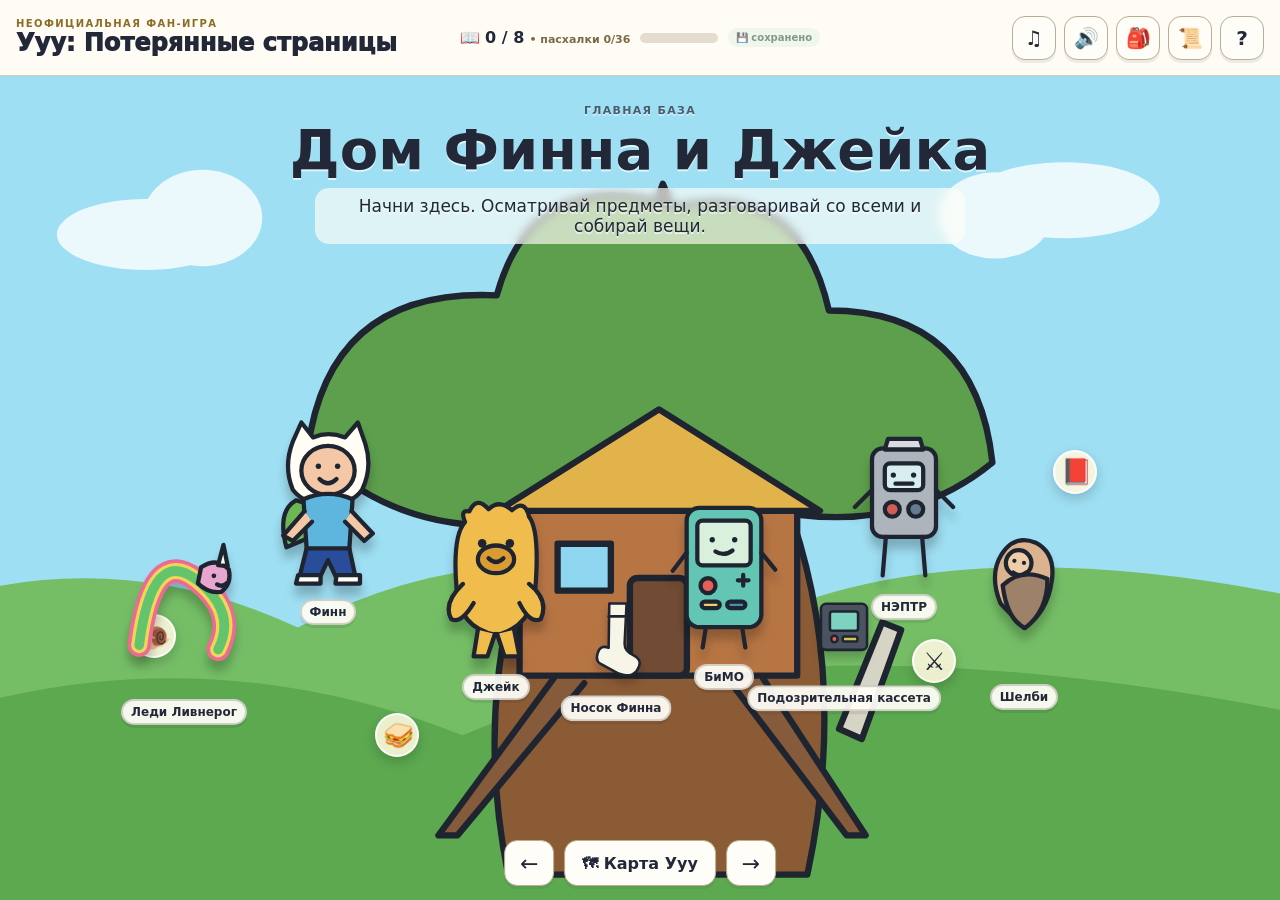
==== web/index.html @ 9817dd7c "Load secondary character illustrations" ====
<!doctype html>
<html lang="ru">
<head>
  <meta charset="utf-8" />
  <meta name="viewport" content="width=device-width,initial-scale=1,viewport-fit=cover" />
  <meta name="theme-color" content="#f6ce5e" />
  <title>Ууу: Потерянные страницы</title>
  <link rel="stylesheet" href="styles.css" />
  <link rel="stylesheet" href="enhance.css" />
</head>
<body>
  <div id="app">
    <header class="hud">
      <div class="brand">
        <div class="fan-label">НЕОФИЦИАЛЬНАЯ ФАН-ИГРА</div>
        <div class="title">Ууу: Потерянные страницы</div>
      </div>

      <div class="hud-center">
        <div class="pages">
          <span class="pages-icon">📖</span>
          <strong id="pagesCounter">0 / 8</strong>
        </div>
        <div class="progress"><div id="progressFill"></div></div>
      </div>

      <div class="hud-actions">
        <button id="inventoryBtn" class="icon-btn" title="Инвентарь">🎒</button>
        <button id="journalBtn" class="icon-btn" title="Задания">📜</button>
        <button id="helpBtn" class="icon-btn" title="Помощь">?</button>
      </div>
    </header>

    <main>
      <section id="scene" class="scene">
        <div class="scene-sky"></div>
        <div class="scene-ground"></div>
        <div id="sceneDecor" class="scene-decor"></div>

        <div class="scene-heading">
          <div id="sceneKicker" class="scene-kicker"></div>
          <h1 id="sceneTitle"></h1>
          <p id="sceneDescription"></p>
        </div>

        <div id="hotspots" class="hotspots"></div>

        <div class="scene-footer">
          <button id="prevSceneBtn" class="nav-btn">←</button>
          <button id="mapBtn" class="map-btn">🗺 Карта Ууу</button>
          <button id="nextSceneBtn" class="nav-btn">→</button>
        </div>
      </section>
    </main>

    <div id="toast" class="toast hidden"></div>

    <div id="modal" class="modal hidden" aria-hidden="true">
      <div class="modal-backdrop" data-close="1"></div>
      <div class="modal-card">
        <button class="modal-close" data-close="1">×</button>
        <div id="modalBody"></div>
      </div>
    </div>
  </div>

  <script src="art.js"></script>
  <script src="art-secondary.js"></script>
  <script src="audio.js"></script>
  <script src="game.js"></script>
  <script src="enhance.js"></script>
</body>
</html>
---- web/styles.css ----
:root{
  --ink:#222838;
  --paper:#fff9e9;
  --paper2:#fffdf7;
  --line:#cdbf9e;
  --accent:#f6ce5e;
  --green:#69c592;
  --danger:#c95757;
  --shadow:0 18px 50px rgba(31,39,54,.18);
}
*{box-sizing:border-box}
html,body{margin:0;min-height:100%;font-family:system-ui,-apple-system,BlinkMacSystemFont,"Segoe UI",sans-serif;color:var(--ink)}
body{
  background:#ebe6d9;
  overflow-x:hidden;
}
button{font:inherit;color:inherit}
button:focus-visible{outline:4px solid rgba(38,108,255,.35);outline-offset:2px}
.hud{
  position:sticky;top:0;z-index:30;
  min-height:76px;padding:10px 16px;
  display:grid;grid-template-columns:minmax(220px,1fr) minmax(180px,360px) minmax(150px,1fr);
  align-items:center;gap:14px;
  background:rgba(255,253,247,.94);
  backdrop-filter:blur(12px);
  border-bottom:1px solid #d4cab5;
}
.fan-label{font-size:10px;font-weight:900;letter-spacing:.14em;color:#8c6d23}
.title{font-size:clamp(17px,2vw,24px);font-weight:950}
.hud-center{display:flex;align-items:center;gap:10px}
.pages{white-space:nowrap;font-size:16px}
.progress{height:10px;background:#e4ddcf;border-radius:999px;overflow:hidden;flex:1}
.progress>div{height:100%;width:0;background:linear-gradient(90deg,#f4c953,#ee8d6a);transition:width .4s ease}
.hud-actions{display:flex;justify-content:flex-end;gap:8px}
.icon-btn,.nav-btn,.map-btn,.dialog-btn,.game-btn,.map-place,.slot-btn{
  cursor:pointer;border:1px solid #b9ad92;background:#fffdf7;border-radius:13px;
  box-shadow:0 3px 0 rgba(54,43,25,.08);
  transition:transform .12s,box-shadow .12s;
}
.icon-btn:hover,.nav-btn:hover,.map-btn:hover,.dialog-btn:hover,.game-btn:hover,.map-place:hover,.slot-btn:hover{
  transform:translateY(-2px);box-shadow:0 5px 0 rgba(54,43,25,.08)
}
.icon-btn{width:44px;height:44px;font-weight:900;font-size:20px}
main{min-height:calc(100vh - 76px)}
.scene{
  position:relative;min-height:calc(100vh - 76px);overflow:hidden;
  --sky1:#9bd9f0;--sky2:#e9f9ff;--ground1:#8ecf73;--ground2:#5ea65a;
  background:linear-gradient(var(--sky1),var(--sky2) 58%,var(--ground1) 58%,var(--ground2));
}
.scene-sky{
  position:absolute;inset:0 0 42% 0;
  background:
    radial-gradient(circle at 18% 22%,rgba(255,255,255,.88) 0 38px,transparent 40px),
    radial-gradient(circle at 23% 22%,rgba(255,255,255,.76) 0 25px,transparent 27px),
    radial-gradient(circle at 80% 15%,rgba(255,255,255,.75) 0 32px,transparent 34px);
  opacity:.78;
}
.scene-ground{
  position:absolute;left:-5%;right:-5%;bottom:-45px;height:48%;
  border-radius:50% 50% 0 0/18% 18% 0 0;
  background:
    radial-gradient(circle at 20% 20%,rgba(255,255,255,.14) 0 3px,transparent 4px) 0 0/28px 28px,
    linear-gradient(var(--ground1),var(--ground2));
}
.scene-decor{position:absolute;inset:0;pointer-events:none}
.decor{
  position:absolute;display:grid;place-items:center;filter:drop-shadow(0 8px 7px rgba(0,0,0,.14));
  font-size:clamp(45px,7vw,110px);user-select:none
}
.scene-heading{
  position:relative;z-index:3;width:min(720px,calc(100% - 32px));margin:0 auto;
  text-align:center;padding-top:28px;text-shadow:0 2px rgba(255,255,255,.65)
}
.scene-kicker{font-size:11px;font-weight:900;letter-spacing:.12em;text-transform:uppercase;opacity:.7}
.scene-heading h1{font-size:clamp(30px,5vw,56px);line-height:.98;margin:6px 0 10px}
.scene-heading p{
  display:inline-block;max-width:650px;margin:0;padding:8px 13px;
  border-radius:14px;background:rgba(255,253,247,.66);backdrop-filter:blur(4px);
  font-size:clamp(13px,1.8vw,17px)
}
.hotspots{
  position:relative;z-index:5;
  width:min(1200px,calc(100% - 24px));min-height:500px;margin:10px auto 80px;
}
.hotspot{
  position:absolute;left:var(--x);top:var(--y);transform:translate(-50%,-50%);
  border:0;background:transparent;cursor:pointer;min-width:86px;text-align:center;
}
.character-figure{
  width:clamp(58px,7vw,88px);height:clamp(58px,7vw,88px);
  margin:auto;border-radius:46% 54% 50% 50%;
  display:grid;place-items:center;
  border:4px solid rgba(255,255,255,.85);
  box-shadow:0 7px 0 rgba(0,0,0,.12),0 10px 22px rgba(0,0,0,.18);
  background:var(--c,#fff);font-weight:950;font-size:clamp(14px,2vw,21px);
  transition:transform .15s;
}
.hotspot:hover .character-figure{transform:scale(1.08) rotate(-2deg)}
.hotspot.object .character-figure{border-radius:18px;font-size:34px;background:rgba(255,253,247,.9)}
.hotspot.done .character-figure::after{
  content:"✓";position:absolute;margin:-58px -64px 0 0;width:25px;height:25px;border-radius:50%;
  background:#52b77e;color:white;display:grid;place-items:center;border:2px solid white;font-size:14px
}
.hotspot.locked{opacity:.5;filter:grayscale(1);pointer-events:none}
.hotspot-label{
  margin-top:7px;padding:4px 8px;border-radius:999px;
  display:inline-block;background:rgba(255,253,247,.92);border:1px solid rgba(91,78,50,.18);
  font-size:12px;font-weight:800;white-space:nowrap;box-shadow:0 2px 7px rgba(0,0,0,.08)
}
.scene-footer{
  position:absolute;z-index:12;bottom:14px;left:50%;transform:translateX(-50%);
  display:flex;align-items:center;gap:10px
}
.nav-btn{width:50px;height:46px;font-size:22px}
.map-btn{height:46px;padding:0 17px;font-weight:900}
.modal{position:fixed;inset:0;z-index:60;display:grid;place-items:center;padding:15px}
.modal.hidden{display:none}
.modal-backdrop{position:absolute;inset:0;background:rgba(19,25,35,.58);backdrop-filter:blur(4px)}
.modal-card{
  position:relative;z-index:2;width:min(720px,100%);max-height:91vh;overflow:auto;
  padding:22px;border:2px solid #c3b491;border-radius:24px;background:var(--paper);box-shadow:0 25px 90px rgba(0,0,0,.33)
}
.modal-close{
  position:absolute;right:10px;top:7px;width:42px;height:42px;border:0;background:transparent;
  cursor:pointer;font-size:31px;color:#726857
}
.dialog-head{display:flex;gap:13px;align-items:center;padding-right:42px}
.portrait{
  flex:0 0 60px;width:60px;height:60px;border-radius:50%;
  display:grid;place-items:center;background:var(--c,#eee);border:3px solid white;
  box-shadow:0 4px 0 rgba(0,0,0,.12);font-weight:950
}
.dialog-name{font-size:23px;font-weight:950}
.dialog-sub{font-size:12px;opacity:.65}
.dialog-text{line-height:1.55;margin:18px 0;white-space:pre-line}
.dialog-actions{display:flex;gap:8px;flex-wrap:wrap}
.dialog-btn,.game-btn{padding:10px 13px;font-weight:750}
.dialog-btn.primary,.game-btn.primary{background:#263241;color:white;border-color:#263241}
.dialog-btn.danger{color:#b64d4d}
.note{
  margin-top:18px;border-radius:12px;background:#eee7d8;padding:10px 12px;font-size:11px;color:#6e6557
}
.toast{
  position:fixed;z-index:90;left:50%;bottom:86px;transform:translateX(-50%);
  width:max-content;max-width:calc(100% - 28px);padding:10px 14px;border-radius:999px;
  background:#263241;color:white;font-weight:800;box-shadow:var(--shadow)
}
.toast.hidden{display:none}
.inventory-grid{display:grid;grid-template-columns:repeat(auto-fit,minmax(130px,1fr));gap:9px}
.item{
  padding:10px;border-radius:14px;border:1px solid #cbbfa7;background:#fffdf8;text-align:center
}
.item-icon{font-size:29px}.item-name{font-size:12px;font-weight:800}
.empty-state{padding:28px;text-align:center;opacity:.65}
.quest-list{display:grid;gap:9px}
.quest{
  padding:11px 12px;border:1px solid #cbbfa7;border-radius:13px;background:#fffdf8;
  display:flex;gap:9px;align-items:flex-start
}
.quest.done{opacity:.55;text-decoration:line-through}
.map-grid{display:grid;grid-template-columns:repeat(auto-fit,minmax(190px,1fr));gap:9px}
.map-place{padding:13px;text-align:left}
.map-place strong{display:block}
.map-place small{opacity:.65}
.map-place.locked{opacity:.48}
.game-title{font-size:24px;font-weight:950}
.game-sub{margin:5px 0 14px;line-height:1.45;color:#655e54}
.game-status{min-height:28px;margin:10px 0;font-weight:850}
.memory-grid{display:grid;grid-template-columns:repeat(4,1fr);gap:8px}
.memory-card{
  aspect-ratio:1;border:1px solid #b4a88e;border-radius:14px;background:#283544;color:transparent;
  font-size:28px;cursor:pointer
}
.memory-card.open,.memory-card.matched{background:white;color:#283544}
.memory-card.matched{outline:3px solid #75c898}
.lab-grid{display:grid;grid-template-columns:repeat(2,1fr);gap:8px;margin:10px 0}
.lab-choice{
  padding:12px;border:1px solid #baa98b;background:white;border-radius:14px;cursor:pointer
}
.lab-choice.selected{outline:4px solid #69c592}
.simon-row{display:flex;gap:10px;justify-content:center;flex-wrap:wrap;margin:18px 0}
.simon-pad{width:72px;height:72px;border-radius:18px;border:2px solid #887d68;cursor:pointer;filter:saturate(.7)}
.simon-pad.flash{transform:scale(1.08);filter:brightness(1.4) saturate(1.4)}
.penguin-grid{display:grid;grid-template-columns:repeat(3,1fr);gap:9px}
.penguin{
  padding:14px 8px;border:1px solid #b7aa90;background:white;border-radius:15px;font-size:35px;cursor:pointer
}
.order-row{display:flex;gap:8px;justify-content:center;flex-wrap:wrap;margin:16px 0}
.order-token{
  width:62px;height:62px;border-radius:14px;border:1px solid #b5a78a;background:white;
  display:grid;place-items:center;font-size:24px;font-weight:950;cursor:pointer
}
.fire-meter{
  height:24px;border-radius:999px;background:linear-gradient(90deg,#5ebcff 0 35%,#ffe75f 35% 65%,#ff574c 65%);
  position:relative;margin:24px 0;border:1px solid rgba(0,0,0,.15);overflow:visible
}
.fire-pointer{position:absolute;top:-8px;width:5px;height:40px;background:#27323d;left:3%;border-radius:3px}
.stretch-board{
  display:grid;grid-template-columns:repeat(5,1fr);gap:7px;width:min(420px,100%);margin:12px auto
}
.stretch-cell{
  aspect-ratio:1;border:1px solid #baa98c;border-radius:10px;background:#fff;display:grid;place-items:center;font-size:24px
}
.stretch-cell.path{background:#f4c95d}.stretch-cell.block{background:#5f6875}.stretch-cell.goal{background:#7bc899}
.stars{display:grid;grid-template-columns:repeat(5,1fr);gap:8px}
.star-btn{aspect-ratio:1;border:1px solid #b0a488;border-radius:50%;background:#fff;font-size:24px;cursor:pointer}
.trivia-options{display:grid;gap:8px}
.trivia-option{padding:12px;border:1px solid #b5a88d;border-radius:12px;background:white;text-align:left;cursor:pointer}
.finish{
  text-align:center;padding:10px 0
}
.finish .book{font-size:76px}
@media(max-width:760px){
  .hud{grid-template-columns:1fr auto;min-height:72px}
  .hud-center{grid-row:2;grid-column:1/3}
  .brand .fan-label{display:none}
  .hud-actions{grid-column:2}
  .scene{min-height:calc(100vh - 100px)}
  .hotspots{min-height:560px}
  .scene-heading{padding-top:18px}
  .hotspot-label{font-size:10px}
}
@media(max-width:480px){
  .title{font-size:16px}
  .icon-btn{width:39px;height:39px}
  .hotspots{min-height:600px}
  .character-figure{width:58px;height:58px}
  .modal-card{padding:18px 14px}
}
---- web/enhance.css ----
/* Visual fan-art layer: replaces prototype circles and emoji scenery with illustrated SVGs. */
.scene-sky,.scene-ground{opacity:0}.scene-decor{z-index:1}.scene-svg{position:absolute;inset:0;width:100%;height:100%;display:block}.hotspots{z-index:6}.art-hotspot,.art-object{min-width:92px}.character-art{width:clamp(86px,10vw,140px);height:clamp(116px,14vw,190px);margin:auto;filter:drop-shadow(0 10px 5px rgba(0,0,0,.22));transition:transform .14s ease,filter .14s ease}.character-art .fan-svg,.object-art .fan-svg,.portrait-art .fan-svg{width:100%;height:100%;display:block}.art-hotspot:hover .character-art,.art-hotspot:focus-visible .character-art{transform:translateY(-5px) scale(1.06) rotate(-1deg);filter:drop-shadow(0 14px 8px rgba(0,0,0,.27))}.art-hotspot:active .character-art{transform:translateY(0) scale(.98)}.object-art{width:clamp(58px,7vw,92px);height:clamp(70px,8vw,110px);margin:auto;filter:drop-shadow(0 7px 4px rgba(0,0,0,.2));transition:transform .14s ease}.art-object:hover .object-art{transform:scale(1.1) rotate(3deg)}.art-hotspot .hotspot-label,.art-object .hotspot-label{background:rgba(255,253,247,.94);border:2px solid rgba(55,45,30,.2);box-shadow:0 3px 0 rgba(0,0,0,.08);font-size:12px}.hotspot.done .character-art::after{content:"✓";position:absolute;right:5px;top:10px;width:27px;height:27px;border-radius:50%;background:#52b77e;color:#fff;display:grid;place-items:center;border:2px solid #fff;font-weight:900}.portrait-art{flex:0 0 95px;width:95px;height:118px;margin:-18px 2px -12px -8px;filter:drop-shadow(0 7px 4px rgba(0,0,0,.15))}.dialog-head.illustrated{min-height:96px}.reference-hotspot{position:absolute;z-index:4;left:var(--rx);top:var(--ry);width:44px;height:44px;border-radius:50%;border:2px solid rgba(255,255,255,.88);background:rgba(255,249,222,.88);display:grid;place-items:center;cursor:pointer;box-shadow:0 5px 12px rgba(0,0,0,.18);font-size:25px;transform:translate(-50%,-50%);transition:transform .15s,filter .15s}.reference-hotspot:hover{transform:translate(-50%,-50%) scale(1.16) rotate(6deg)}.reference-hotspot.found{filter:saturate(.55);opacity:.78}.reference-hotspot.found::after{content:"✓";position:absolute;right:-5px;top:-7px;width:18px;height:18px;border-radius:50%;background:#55b779;color:white;font:900 11px/18px system-ui}.reference-card{display:flex;gap:18px;align-items:center}.reference-big{font-size:72px;filter:drop-shadow(0 4px 3px rgba(0,0,0,.12))}.ref-counter{font-size:11px;font-weight:800;color:#7c6a42;white-space:nowrap}.save-badge{white-space:nowrap;padding:4px 8px;border-radius:999px;background:#e9f4e7;color:#55705a;font-size:10px;font-weight:850;opacity:.72}.save-badge.pulse{animation:savePulse .6s ease}@keyframes savePulse{0%{transform:scale(.92);background:#bdebbf}60%{transform:scale(1.08)}100%{transform:scale(1)}}.icon-btn.muted{opacity:.45;filter:grayscale(1)}.kid-memory{grid-template-columns:repeat(3,1fr)}.big-choice{display:flex;align-items:center;gap:12px;font-size:18px}.big-choice b{font-size:32px}.kid-fire{background:linear-gradient(90deg,#6fc5ff 0 25%,#ffe75f 25% 75%,#ff695a 75%)}.jake-simple{text-align:center;padding:18px 0}.jake-line{font-size:clamp(34px,7vw,64px);margin:10px 0 24px}.scene-heading{z-index:7;pointer-events:none}.scene-heading p,.scene-heading h1,.scene-heading .scene-kicker{pointer-events:auto}.scene[data-scene="marceline"] .scene-heading,.scene[data-scene="fire"] .scene-heading,.scene[data-scene="prismo"] .scene-heading{color:#fff;text-shadow:0 2px 3px rgba(0,0,0,.55)}.scene[data-scene="marceline"] .scene-heading p,.scene[data-scene="fire"] .scene-heading p,.scene[data-scene="prismo"] .scene-heading p{background:rgba(35,30,43,.62)}@media(max-width:760px){.character-art{width:76px;height:106px}.object-art{width:55px;height:68px}.art-hotspot,.art-object{min-width:70px}.art-hotspot .hotspot-label,.art-object .hotspot-label{font-size:9px;padding:3px 5px}.reference-hotspot{width:37px;height:37px;font-size:21px}.save-badge{display:none}.ref-counter{display:block}}@media(max-width:480px){.character-art{width:66px;height:94px}.reference-hotspot{width:33px;height:33px;font-size:18px}.portrait-art{flex-basis:76px;width:76px;height:98px}}
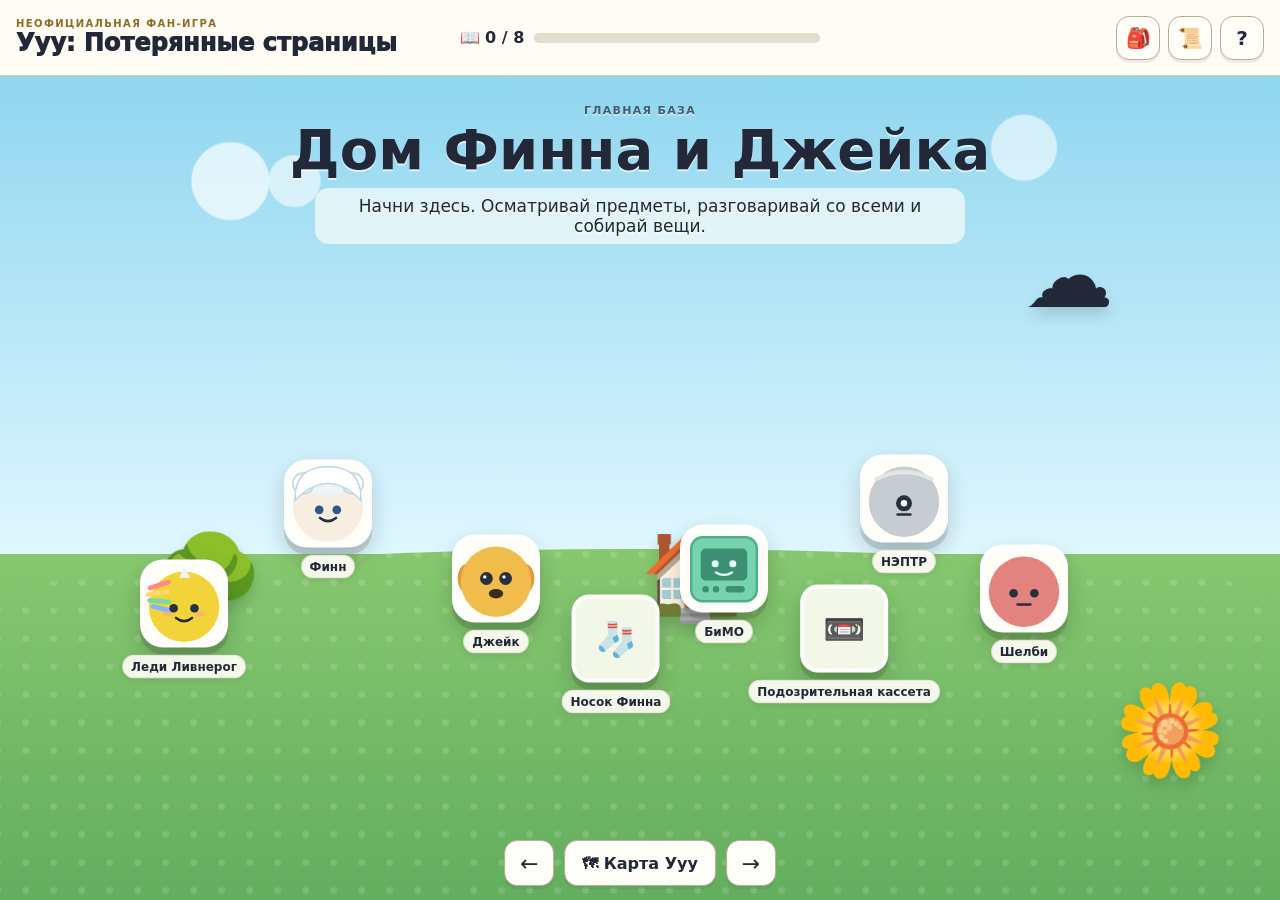
==== commit cd41d278: "fix" ====
--- a/web/index.html
+++ b/web/index.html
@@ -6,7 +6,6 @@
   <meta name="theme-color" content="#f6ce5e" />
   <title>Ууу: Потерянные страницы</title>
   <link rel="stylesheet" href="styles.css" />
-  <link rel="stylesheet" href="enhance.css" />
 </head>
 <body>
   <div id="app">
@@ -64,10 +63,6 @@
     </div>
   </div>
 
-  <script src="art.js"></script>
-  <script src="art-secondary.js"></script>
-  <script src="audio.js"></script>
   <script src="game.js"></script>
-  <script src="enhance.js"></script>
 </body>
 </html>
--- a/web/styles.css
+++ b/web/styles.css
@@ -88,13 +88,14 @@
 }
 .character-figure{
   width:clamp(58px,7vw,88px);height:clamp(58px,7vw,88px);
-  margin:auto;border-radius:46% 54% 50% 50%;
+  margin:auto;border-radius:26%;
   display:grid;place-items:center;
-  border:4px solid rgba(255,255,255,.85);
+  border:4px solid rgba(255,255,255,.9);
   box-shadow:0 7px 0 rgba(0,0,0,.12),0 10px 22px rgba(0,0,0,.18);
-  background:var(--c,#fff);font-weight:950;font-size:clamp(14px,2vw,21px);
+  background:#fffdf7;font-weight:950;font-size:clamp(14px,2vw,21px);
   transition:transform .15s;
 }
+.character-figure .face-svg{width:100%;height:100%;display:block}
 .hotspot:hover .character-figure{transform:scale(1.08) rotate(-2deg)}
 .hotspot.object .character-figure{border-radius:18px;font-size:34px;background:rgba(255,253,247,.9)}
 .hotspot.done .character-figure::after{
@@ -126,10 +127,11 @@
 }
 .dialog-head{display:flex;gap:13px;align-items:center;padding-right:42px}
 .portrait{
-  flex:0 0 60px;width:60px;height:60px;border-radius:50%;
-  display:grid;place-items:center;background:var(--c,#eee);border:3px solid white;
-  box-shadow:0 4px 0 rgba(0,0,0,.12);font-weight:950
-}
+  flex:0 0 60px;width:60px;height:60px;border-radius:22%;
+  display:grid;place-items:center;background:#fffdf7;border:3px solid white;
+  box-shadow:0 4px 0 rgba(0,0,0,.12);font-weight:950;overflow:hidden
+}
+.portrait .face-svg{width:100%;height:100%;display:block}
 .dialog-name{font-size:23px;font-weight:950}
 .dialog-sub{font-size:12px;opacity:.65}
 .dialog-text{line-height:1.55;margin:18px 0;white-space:pre-line}
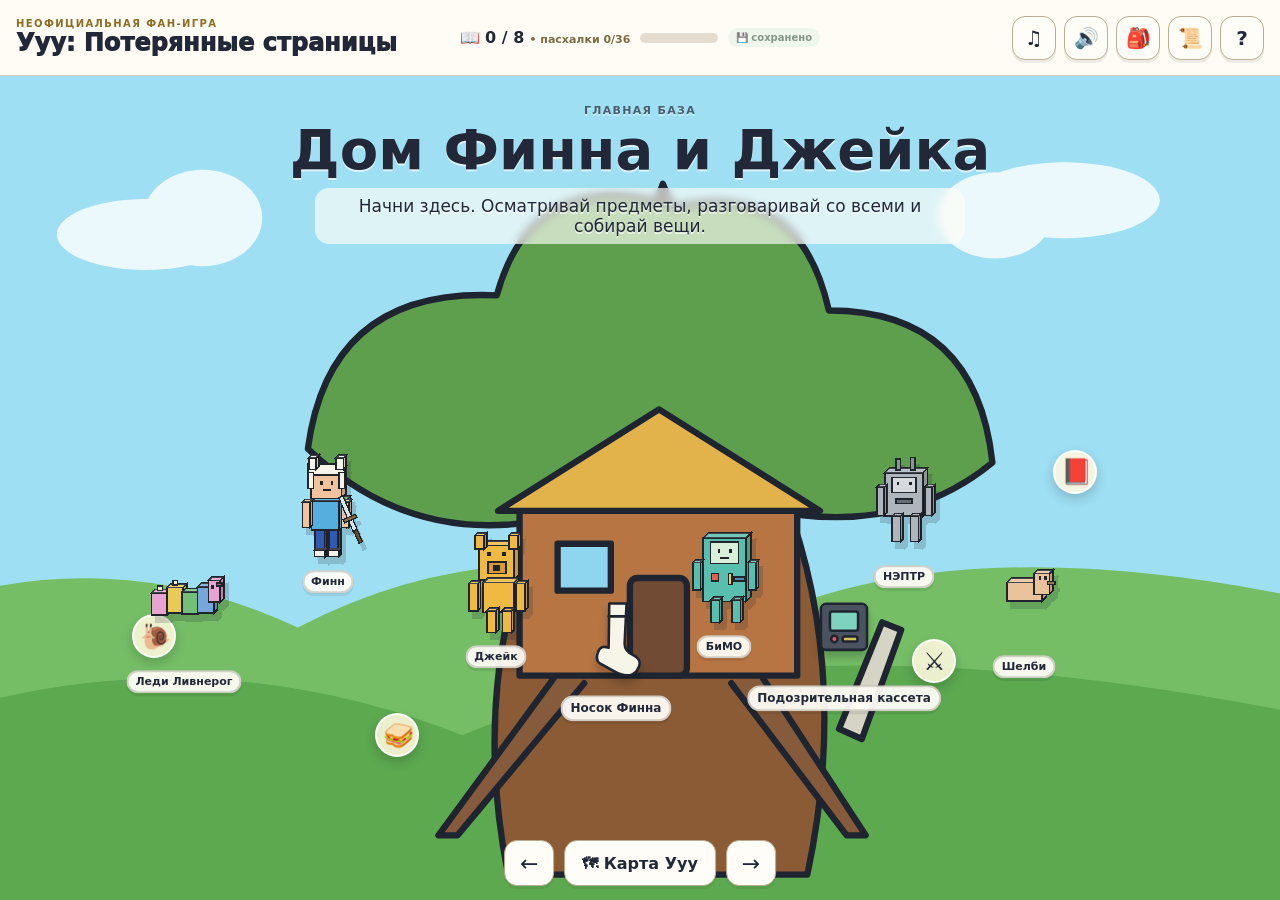
==== commit e60ce05e: "Load blocky fan-art and audio layers" ====
--- a/web/index.html
+++ b/web/index.html
@@ -6,6 +6,8 @@
   <meta name="theme-color" content="#f6ce5e" />
   <title>Ууу: Потерянные страницы</title>
   <link rel="stylesheet" href="styles.css" />
+  <link rel="stylesheet" href="enhance.css" />
+  <link rel="stylesheet" href="block-art.css" />
 </head>
 <body>
   <div id="app">
@@ -64,5 +66,10 @@
   </div>
 
   <script src="game.js"></script>
+  <script src="art.js"></script>
+  <script src="art-secondary.js"></script>
+  <script src="block-art.js"></script>
+  <script src="audio.js"></script>
+  <script src="enhance.js"></script>
 </body>
 </html>
--- a/web/enhance.css
+++ b/web/enhance.css
@@ -0,0 +1,2 @@
+/* Visual fan-art layer: replaces prototype circles and emoji scenery with illustrated SVGs. */
+.scene-sky,.scene-ground{opacity:0}.scene-decor{z-index:1}.scene-svg{position:absolute;inset:0;width:100%;height:100%;display:block}.hotspots{z-index:6}.art-hotspot,.art-object{min-width:92px}.character-art{width:clamp(86px,10vw,140px);height:clamp(116px,14vw,190px);margin:auto;filter:drop-shadow(0 10px 5px rgba(0,0,0,.22));transition:transform .14s ease,filter .14s ease}.character-art .fan-svg,.object-art .fan-svg,.portrait-art .fan-svg{width:100%;height:100%;display:block}.art-hotspot:hover .character-art,.art-hotspot:focus-visible .character-art{transform:translateY(-5px) scale(1.06) rotate(-1deg);filter:drop-shadow(0 14px 8px rgba(0,0,0,.27))}.art-hotspot:active .character-art{transform:translateY(0) scale(.98)}.object-art{width:clamp(58px,7vw,92px);height:clamp(70px,8vw,110px);margin:auto;filter:drop-shadow(0 7px 4px rgba(0,0,0,.2));transition:transform .14s ease}.art-object:hover .object-art{transform:scale(1.1) rotate(3deg)}.art-hotspot .hotspot-label,.art-object .hotspot-label{background:rgba(255,253,247,.94);border:2px solid rgba(55,45,30,.2);box-shadow:0 3px 0 rgba(0,0,0,.08);font-size:12px}.hotspot.done .character-art::after{content:"✓";position:absolute;right:5px;top:10px;width:27px;height:27px;border-radius:50%;background:#52b77e;color:#fff;display:grid;place-items:center;border:2px solid #fff;font-weight:900}.portrait-art{flex:0 0 95px;width:95px;height:118px;margin:-18px 2px -12px -8px;filter:drop-shadow(0 7px 4px rgba(0,0,0,.15))}.dialog-head.illustrated{min-height:96px}.reference-hotspot{position:absolute;z-index:4;left:var(--rx);top:var(--ry);width:44px;height:44px;border-radius:50%;border:2px solid rgba(255,255,255,.88);background:rgba(255,249,222,.88);display:grid;place-items:center;cursor:pointer;box-shadow:0 5px 12px rgba(0,0,0,.18);font-size:25px;transform:translate(-50%,-50%);transition:transform .15s,filter .15s}.reference-hotspot:hover{transform:translate(-50%,-50%) scale(1.16) rotate(6deg)}.reference-hotspot.found{filter:saturate(.55);opacity:.78}.reference-hotspot.found::after{content:"✓";position:absolute;right:-5px;top:-7px;width:18px;height:18px;border-radius:50%;background:#55b779;color:white;font:900 11px/18px system-ui}.reference-card{display:flex;gap:18px;align-items:center}.reference-big{font-size:72px;filter:drop-shadow(0 4px 3px rgba(0,0,0,.12))}.ref-counter{font-size:11px;font-weight:800;color:#7c6a42;white-space:nowrap}.save-badge{white-space:nowrap;padding:4px 8px;border-radius:999px;background:#e9f4e7;color:#55705a;font-size:10px;font-weight:850;opacity:.72}.save-badge.pulse{animation:savePulse .6s ease}@keyframes savePulse{0%{transform:scale(.92);background:#bdebbf}60%{transform:scale(1.08)}100%{transform:scale(1)}}.icon-btn.muted{opacity:.45;filter:grayscale(1)}.kid-memory{grid-template-columns:repeat(3,1fr)}.big-choice{display:flex;align-items:center;gap:12px;font-size:18px}.big-choice b{font-size:32px}.kid-fire{background:linear-gradient(90deg,#6fc5ff 0 25%,#ffe75f 25% 75%,#ff695a 75%)}.jake-simple{text-align:center;padding:18px 0}.jake-line{font-size:clamp(34px,7vw,64px);margin:10px 0 24px}.scene-heading{z-index:7;pointer-events:none}.scene-heading p,.scene-heading h1,.scene-heading .scene-kicker{pointer-events:auto}.scene[data-scene="marceline"] .scene-heading,.scene[data-scene="fire"] .scene-heading,.scene[data-scene="prismo"] .scene-heading{color:#fff;text-shadow:0 2px 3px rgba(0,0,0,.55)}.scene[data-scene="marceline"] .scene-heading p,.scene[data-scene="fire"] .scene-heading p,.scene[data-scene="prismo"] .scene-heading p{background:rgba(35,30,43,.62)}@media(max-width:760px){.character-art{width:76px;height:106px}.object-art{width:55px;height:68px}.art-hotspot,.art-object{min-width:70px}.art-hotspot .hotspot-label,.art-object .hotspot-label{font-size:9px;padding:3px 5px}.reference-hotspot{width:37px;height:37px;font-size:21px}.save-badge{display:none}.ref-counter{display:block}}@media(max-width:480px){.character-art{width:66px;height:94px}.reference-hotspot{width:33px;height:33px;font-size:18px}.portrait-art{flex-basis:76px;width:76px;height:98px}}
--- a/web/block-art.css
+++ b/web/block-art.css
@@ -0,0 +1,24 @@
+/* Compact blocky character layer. Intentionally smaller than the first illustrated pass. */
+.character-art{
+  width:clamp(58px,6.8vw,94px);
+  height:clamp(80px,9.2vw,126px);
+  filter:drop-shadow(4px 7px 0 rgba(27,31,37,.18));
+}
+.block-sprite{shape-rendering:crispEdges;overflow:visible}
+.art-hotspot{min-width:72px}
+.art-hotspot:hover .character-art,.art-hotspot:focus-visible .character-art{
+  transform:translateY(-3px) scale(1.045);
+  filter:drop-shadow(5px 9px 0 rgba(27,31,37,.2));
+}
+.art-hotspot:active .character-art{transform:translateY(1px) scale(.98)}
+.portrait-art{flex:0 0 76px;width:76px;height:104px;margin:-12px 4px -10px -4px}
+.art-hotspot .hotspot-label{font-size:11px;padding:3px 7px}
+@media(max-width:760px){
+  .character-art{width:56px;height:78px}
+  .art-hotspot{min-width:60px}
+  .art-hotspot .hotspot-label{font-size:9px;padding:2px 5px}
+}
+@media(max-width:480px){
+  .character-art{width:50px;height:70px}
+  .portrait-art{flex-basis:68px;width:68px;height:92px}
+}
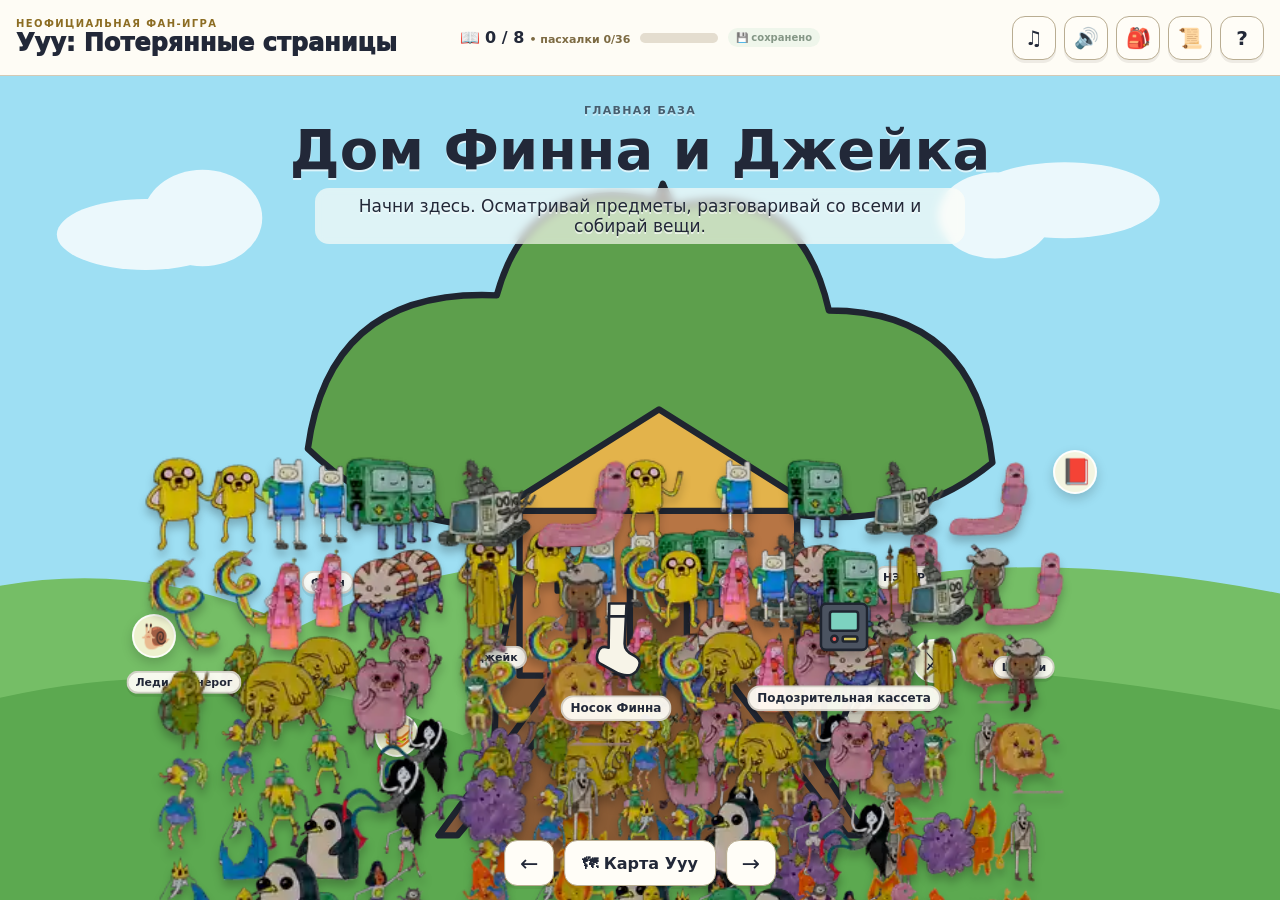
==== commit f64c051c: "Load daughter's hand-drawn art assets" ====
--- a/web/index.html
+++ b/web/index.html
@@ -8,6 +8,7 @@
   <link rel="stylesheet" href="styles.css" />
   <link rel="stylesheet" href="enhance.css" />
   <link rel="stylesheet" href="block-art.css" />
+  <link rel="stylesheet" href="handdrawn-art.css" />
 </head>
 <body>
   <div id="app">
@@ -69,6 +70,13 @@
   <script src="art.js"></script>
   <script src="art-secondary.js"></script>
   <script src="block-art.js"></script>
+  <script src="atlas-part-0.js"></script>
+  <script src="atlas-part-1.js"></script>
+  <script src="atlas-part-2.js"></script>
+  <script src="atlas-part-3.js"></script>
+  <script src="atlas-part-4.js"></script>
+  <script src="atlas-part-5.js"></script>
+  <script src="handdrawn-art.js"></script>
   <script src="audio.js"></script>
   <script src="enhance.js"></script>
 </body>
--- a/web/handdrawn-art.css
+++ b/web/handdrawn-art.css
@@ -0,0 +1,45 @@
+/* Daughter's hand-drawn art layer. Keep the original marker/pencil character visible. */
+.character-art {
+  width: clamp(62px, 6.6vw, 94px);
+  height: clamp(86px, 9.4vw, 128px);
+  filter: drop-shadow(0 7px 4px rgba(0,0,0,.22));
+}
+
+.handdrawn-sprite {
+  display: block;
+  width: 100%;
+  height: 100%;
+  overflow: visible;
+  user-select: none;
+  -webkit-user-drag: none;
+}
+
+.art-hotspot:hover .handdrawn-sprite,
+.art-hotspot:focus-visible .handdrawn-sprite {
+  animation: handdrawnHello .38s ease-in-out;
+}
+
+@keyframes handdrawnHello {
+  0%,100% { transform: rotate(0deg) scale(1); }
+  35% { transform: rotate(-2deg) scale(1.035); }
+  70% { transform: rotate(2deg) scale(1.035); }
+}
+
+.portrait-art { width: 92px; height: 116px; }
+.object-art .handdrawn-sprite { width: 100%; height: 100%; }
+
+.character-art:has(.handdrawn-lady),
+.character-art:has(.handdrawn-jake),
+.character-art:has(.handdrawn-lsp),
+.character-art:has(.handdrawn-kingworm) {
+  width: clamp(72px, 7.8vw, 108px);
+}
+
+@media (max-width: 760px) {
+  .character-art { width: 58px; height: 84px; }
+  .character-art:has(.handdrawn-lady),
+  .character-art:has(.handdrawn-jake),
+  .character-art:has(.handdrawn-lsp),
+  .character-art:has(.handdrawn-kingworm) { width: 68px; }
+  .portrait-art { width: 78px; height: 100px; }
+}
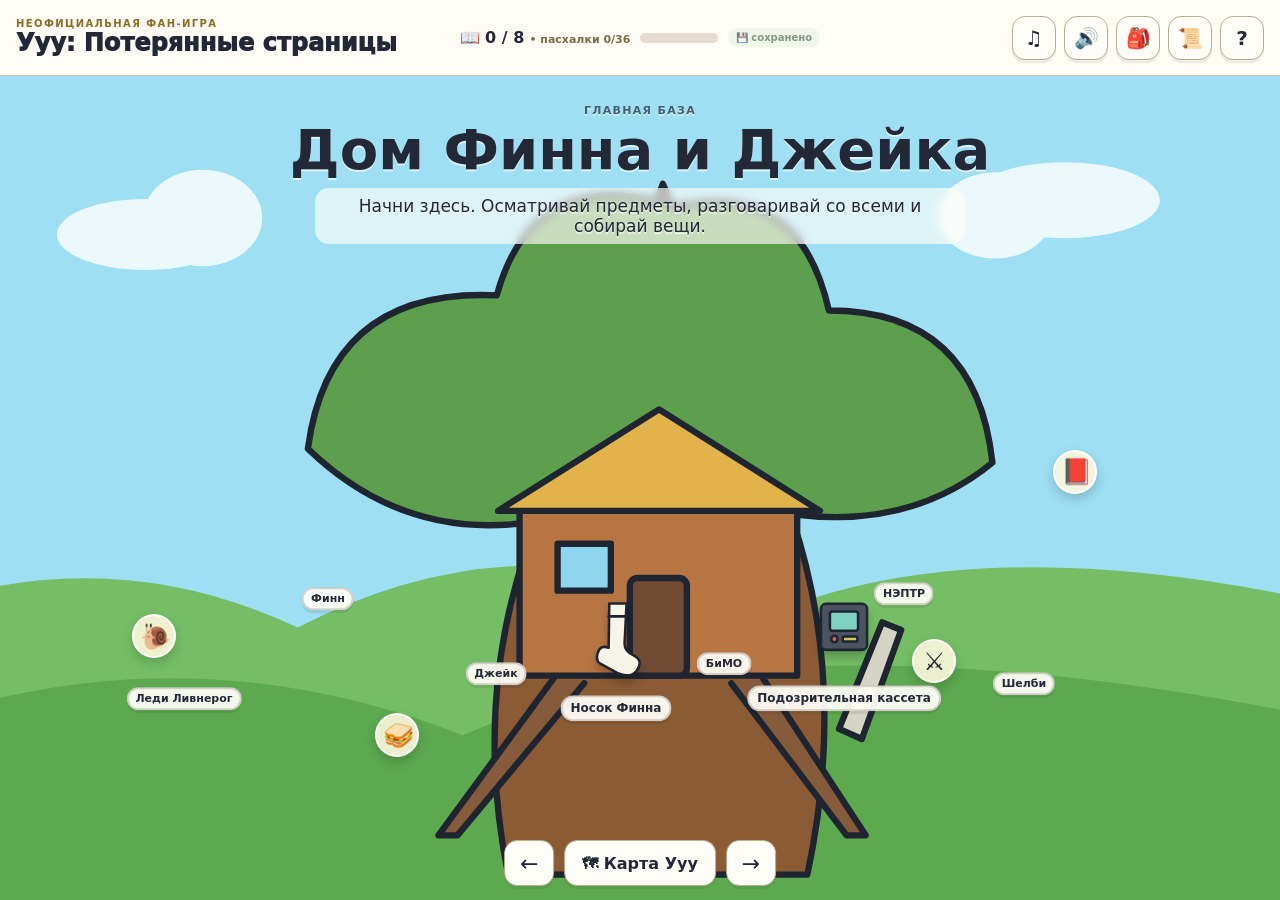
==== commit e54b772c: "Part 2: move remaining characters and items to HD atlases" ====
--- a/web/index.html
+++ b/web/index.html
@@ -70,12 +70,6 @@
   <script src="art.js"></script>
   <script src="art-secondary.js"></script>
   <script src="block-art.js"></script>
-  <script src="atlas-part-0.js"></script>
-  <script src="atlas-part-1.js"></script>
-  <script src="atlas-part-2.js"></script>
-  <script src="atlas-part-3.js"></script>
-  <script src="atlas-part-4.js"></script>
-  <script src="atlas-part-5.js"></script>
   <script src="handdrawn-art.js"></script>
   <script src="audio.js"></script>
   <script src="enhance.js"></script>
--- a/web/handdrawn-art.css
+++ b/web/handdrawn-art.css
@@ -1,45 +1,23 @@
-/* Daughter's hand-drawn art layer. Keep the original marker/pencil character visible. */
+/* Daughter's hand-drawn art. Larger figures, no rectangular crop masks. */
 .character-art {
-  width: clamp(62px, 6.6vw, 94px);
-  height: clamp(86px, 9.4vw, 128px);
-  filter: drop-shadow(0 7px 4px rgba(0,0,0,.22));
+  width: clamp(120px, 11vw, 185px);
+  height: clamp(132px, 12vw, 200px);
+  display:flex;
+  align-items:flex-end;
+  justify-content:center;
+  filter:drop-shadow(0 7px 4px rgba(0,0,0,.20));
 }
-
 .handdrawn-sprite {
-  display: block;
-  width: 100%;
-  height: 100%;
-  overflow: visible;
-  user-select: none;
-  -webkit-user-drag: none;
+  display:block;
+  width:100%;
+  height:100%;
+  object-fit:contain;
+  user-select:none;
+  -webkit-user-drag:none;
 }
-
-.art-hotspot:hover .handdrawn-sprite,
-.art-hotspot:focus-visible .handdrawn-sprite {
-  animation: handdrawnHello .38s ease-in-out;
-}
-
-@keyframes handdrawnHello {
-  0%,100% { transform: rotate(0deg) scale(1); }
-  35% { transform: rotate(-2deg) scale(1.035); }
-  70% { transform: rotate(2deg) scale(1.035); }
-}
-
-.portrait-art { width: 92px; height: 116px; }
-.object-art .handdrawn-sprite { width: 100%; height: 100%; }
-
-.character-art:has(.handdrawn-lady),
-.character-art:has(.handdrawn-jake),
-.character-art:has(.handdrawn-lsp),
-.character-art:has(.handdrawn-kingworm) {
-  width: clamp(72px, 7.8vw, 108px);
-}
-
-@media (max-width: 760px) {
-  .character-art { width: 58px; height: 84px; }
-  .character-art:has(.handdrawn-lady),
-  .character-art:has(.handdrawn-jake),
-  .character-art:has(.handdrawn-lsp),
-  .character-art:has(.handdrawn-kingworm) { width: 68px; }
-  .portrait-art { width: 78px; height: 100px; }
-}
+.art-hotspot:hover .handdrawn-sprite,.art-hotspot:focus-visible .handdrawn-sprite{animation:handdrawnHello .38s ease-in-out}
+@keyframes handdrawnHello{0%,100%{transform:rotate(0) scale(1)}35%{transform:rotate(-2deg) scale(1.04)}70%{transform:rotate(2deg) scale(1.04)}}
+.character-art:has(.handdrawn-lady),.character-art:has(.handdrawn-shelby),.character-art:has(.handdrawn-lsp),.character-art:has(.handdrawn-kingworm){width:clamp(145px,13vw,220px);height:clamp(138px,12vw,205px)}
+.portrait-art{width:145px;height:155px;display:flex;align-items:center;justify-content:center}.portrait-art .handdrawn-sprite{width:145px;height:145px}.object-art .handdrawn-sprite{width:100%;height:100%}
+.note{display:none!important}
+@media(max-width:760px){.character-art{width:100px;height:116px}.character-art:has(.handdrawn-lady),.character-art:has(.handdrawn-shelby),.character-art:has(.handdrawn-lsp),.character-art:has(.handdrawn-kingworm){width:122px;height:120px}.portrait-art{width:110px;height:120px}.portrait-art .handdrawn-sprite{width:110px;height:110px}}
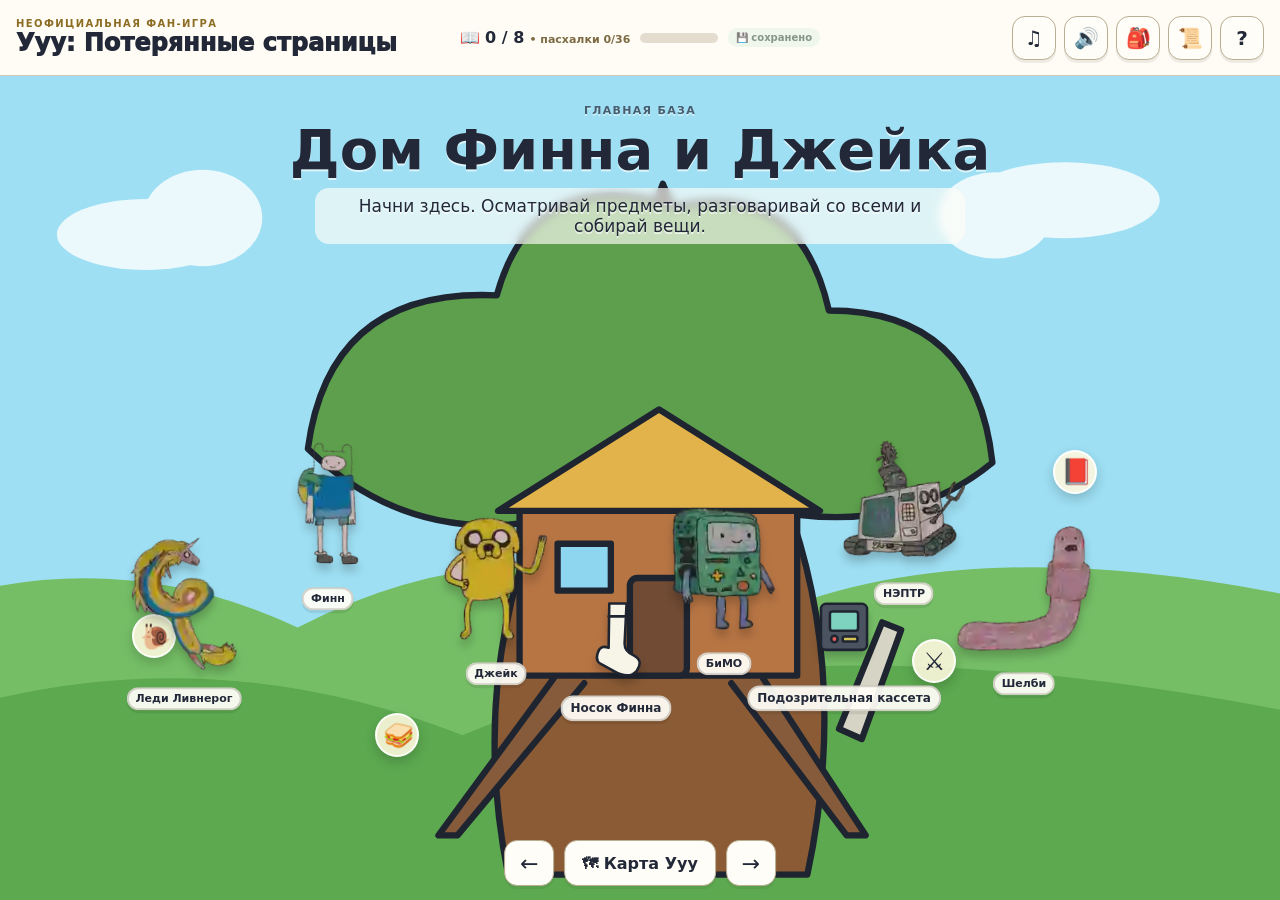
==== commit 6d5f9098: "Load complete hand-drawn atlas from safe chunks" ====
--- a/web/index.html
+++ b/web/index.html
@@ -70,7 +70,27 @@
   <script src="art.js"></script>
   <script src="art-secondary.js"></script>
   <script src="block-art.js"></script>
-  <script src="handdrawn-art.js"></script>
+
+  <!-- Full hand-drawn WebP atlas, split into small cache-busted JS chunks. -->
+  <script src="atlas-part-0.js?v=full176-1"></script>
+  <script src="atlas-part-1a.js?v=full176-1"></script>
+  <script src="atlas-part-1b.js?v=full176-1"></script>
+  <script src="atlas-part-1c.js?v=full176-1"></script>
+  <script src="atlas-part-2.js?v=full176-1"></script>
+  <script src="atlas-part-3.js?v=full176-1"></script>
+  <script src="atlas-part-4.js?v=full176-1"></script>
+  <script src="atlas-part-5.js?v=full176-1"></script>
+  <script src="atlas-part-6a.js?v=full176-1"></script>
+  <script src="atlas-part-6b.js?v=full176-1"></script>
+  <script src="atlas-part-6c.js?v=full176-1"></script>
+  <script src="atlas-part-7a.js?v=full176-1"></script>
+  <script src="atlas-part-7b.js?v=full176-1"></script>
+  <script src="atlas-part-7c.js?v=full176-1"></script>
+  <script src="atlas-part-8.js?v=full176-1"></script>
+  <script src="atlas-part-9.js?v=full176-1"></script>
+  <script src="atlas-part-10.js?v=full176-1"></script>
+  <script src="handdrawn-art.js?v=full176-1"></script>
+
   <script src="audio.js"></script>
   <script src="enhance.js"></script>
 </body>
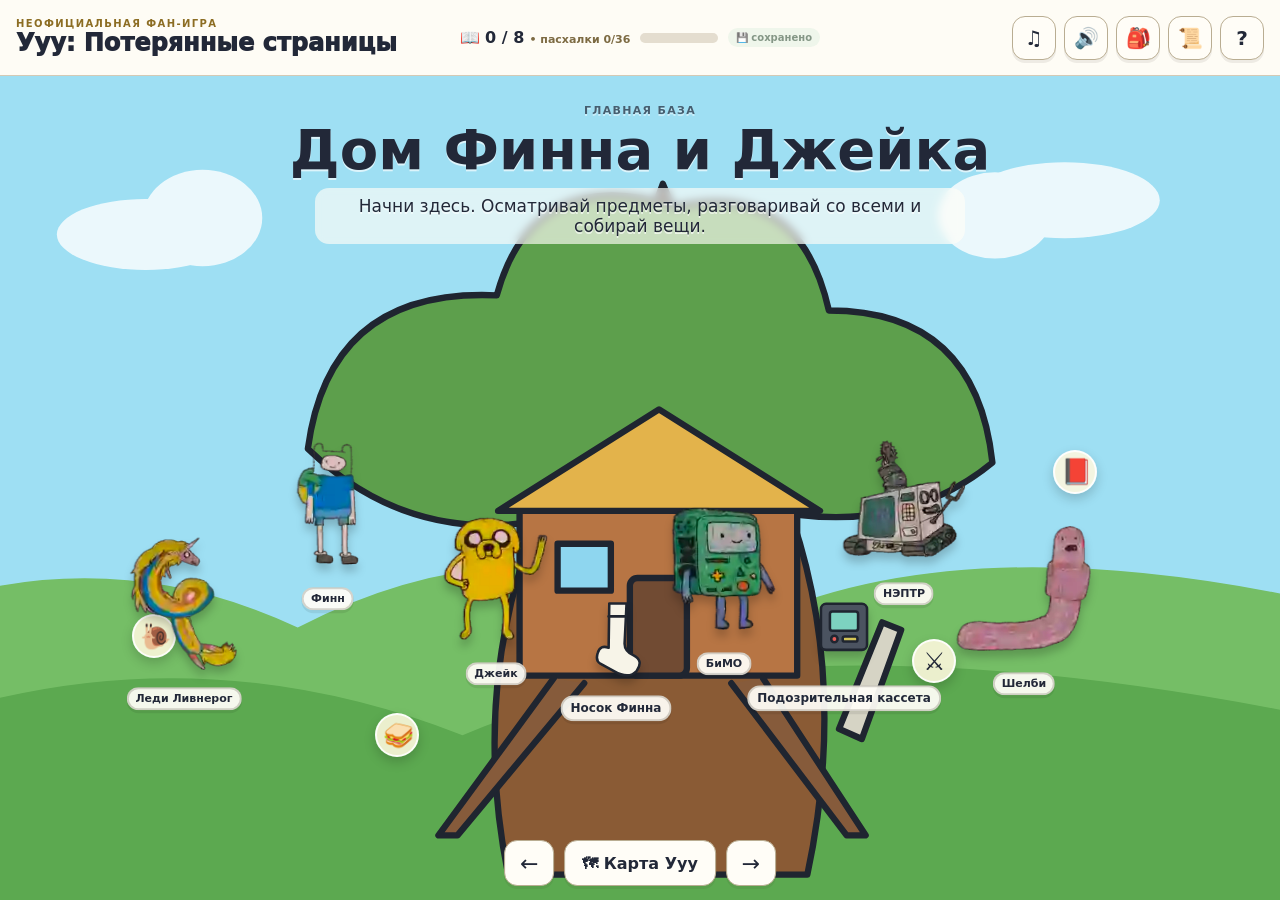
==== commit 5e7de94d: "Bust cache for improved hand-drawn color grading" ====
--- a/web/index.html
+++ b/web/index.html
@@ -89,7 +89,7 @@
   <script src="atlas-part-8.js?v=full176-1"></script>
   <script src="atlas-part-9.js?v=full176-1"></script>
   <script src="atlas-part-10.js?v=full176-1"></script>
-  <script src="handdrawn-art.js?v=full176-1"></script>
+  <script src="handdrawn-art.js?v=color-grade-2"></script>
 
   <script src="audio.js"></script>
   <script src="enhance.js"></script>
